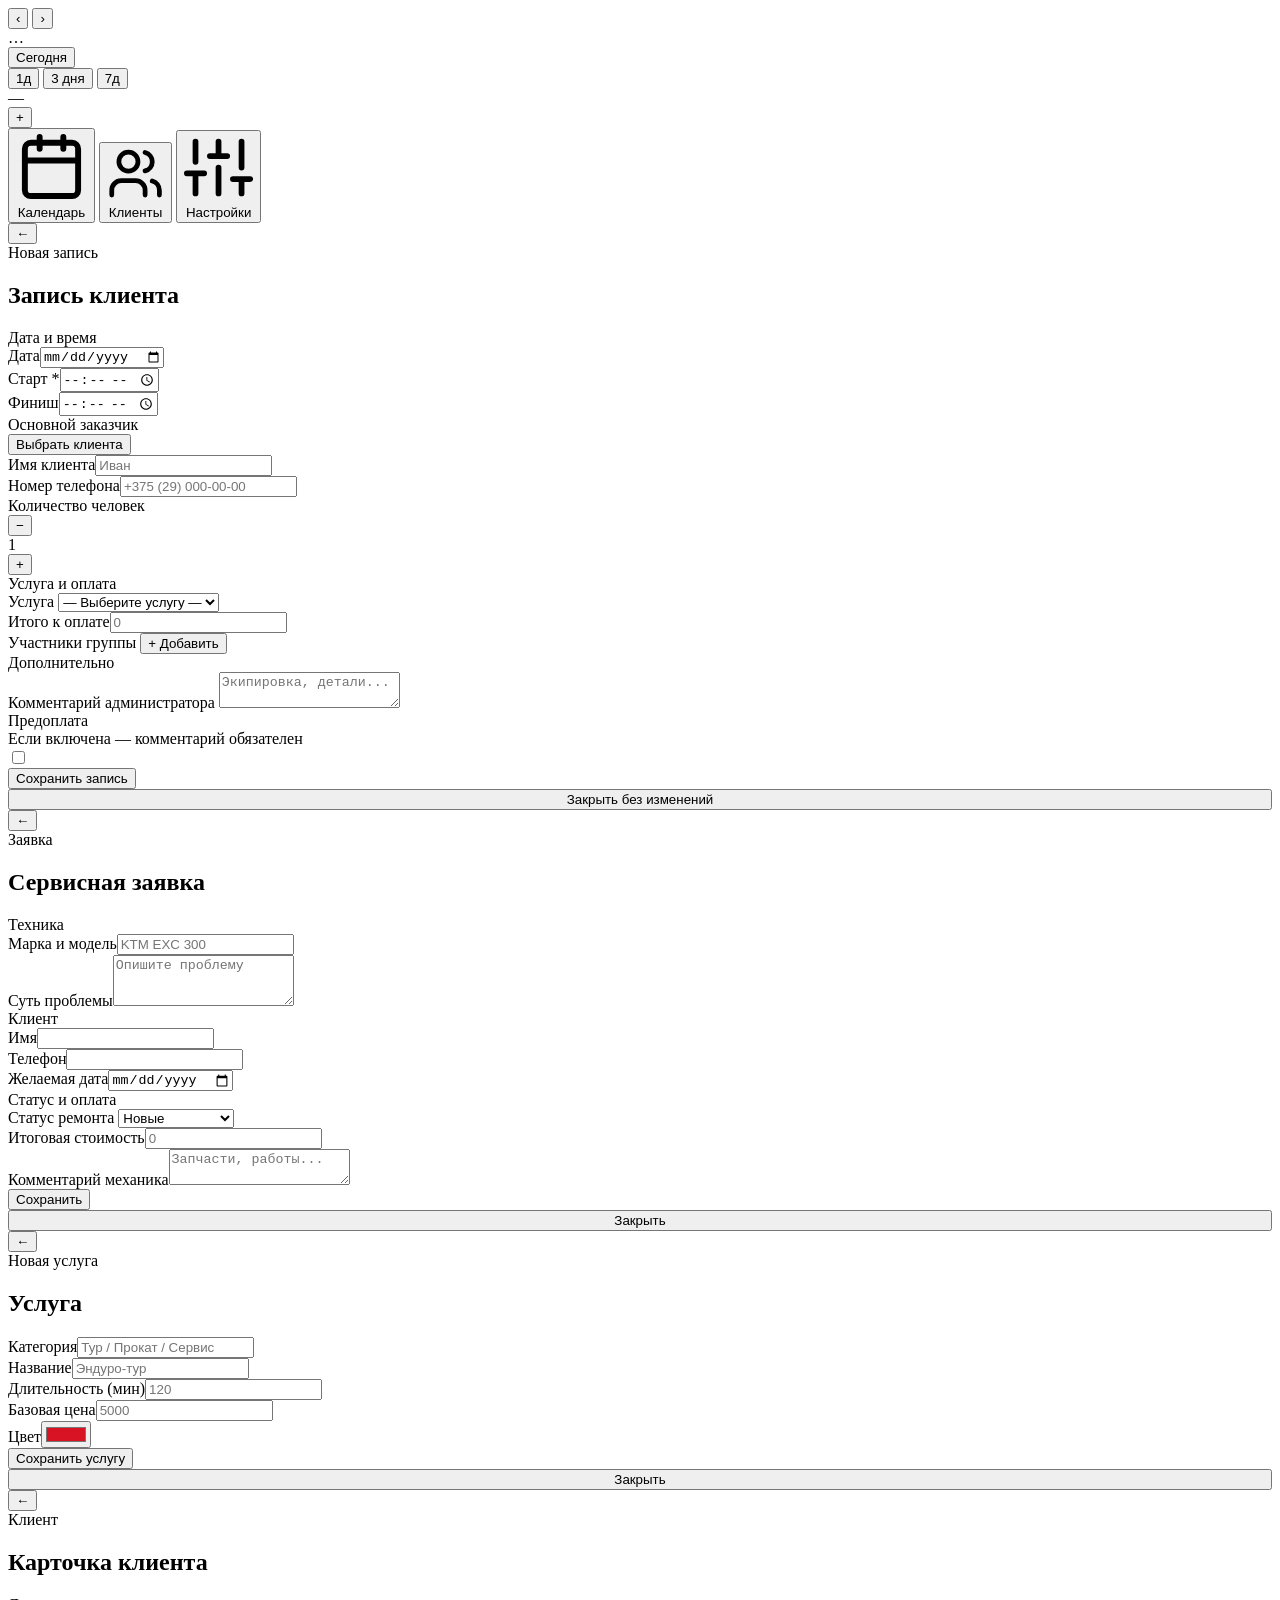
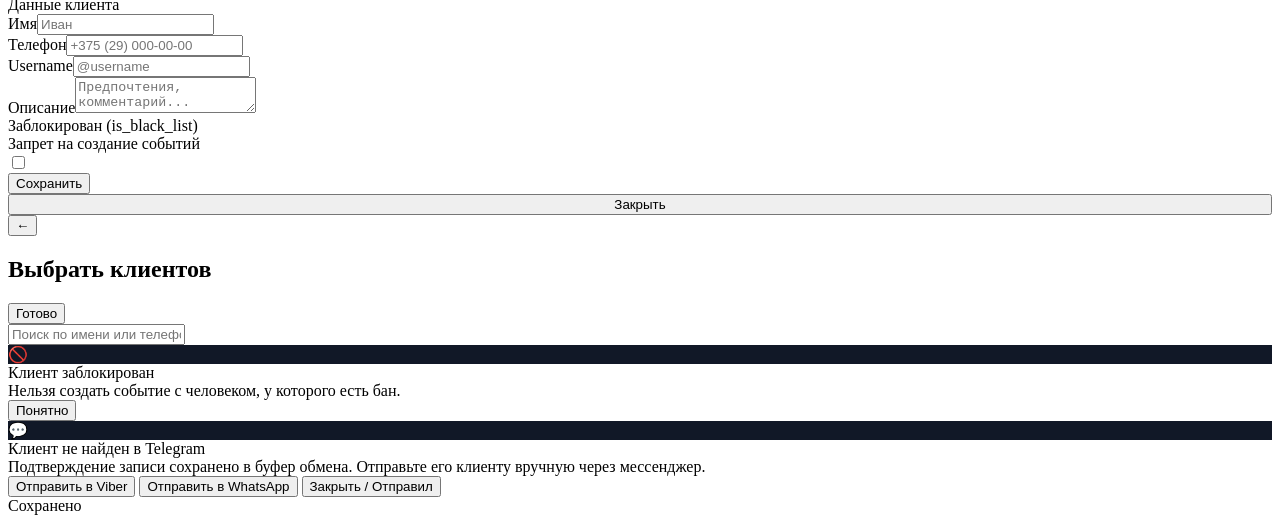
==== webapp/admin.html @ f64af6e5 "Initial commit: LizardTrail frontend (GitHub Pages)" ====
<!DOCTYPE html>
<html lang="ru">
<head>
  <meta charset="UTF-8" />
  <meta name="viewport" content="width=device-width, initial-scale=1.0, maximum-scale=1.0, user-scalable=no, viewport-fit=cover" />
  <title>LizardTrail — Админ-панель</title>

  <link rel="preconnect" href="https://fonts.googleapis.com" />
  <link rel="preconnect" href="https://fonts.gstatic.com" crossorigin />
  <link href="https://fonts.googleapis.com/css2?family=Barlow+Condensed:wght@600;700;800&family=Inter:wght@400;500;600;700&display=swap" rel="stylesheet" />
  <link rel="stylesheet" href="static/css/style.css" />
  <link rel="stylesheet" href="static/css/admin.css" />
</head>
<body>
  <div class="admin-shell">

    <!-- ===== Вкладка «Календарь» ===== -->
    <div id="tab-calendar">
      <div class="toolbar">
        <div class="toolbar__row">
          <div class="toolbar__controls">
            <button class="btn btn--square" id="prev" type="button" aria-label="Назад">‹</button>
            <button class="btn btn--square" id="next" type="button" aria-label="Вперёд">›</button>
          </div>
          <span class="toolbar__range" id="range">…</span>
          <div class="toolbar__controls">
            <button class="btn" id="today" type="button">Сегодня</button>
          </div>
        </div>
        <div class="toolbar__row">
          <div class="view-switch" id="view-switch">
            <button type="button" data-mode="1">1д</button>
            <button type="button" data-mode="3">3 дня</button>
            <button type="button" data-mode="7" class="is-active">7д</button>
          </div>
          <span class="muted" id="stats">—</span>
        </div>
      </div>

      <div id="cal-head" class="cal__head"></div>
      <div id="cal-body" class="cal__body"></div>
    </div>

    <!-- ===== Вкладка «Клиенты» ===== -->
    <div id="tab-clients" style="display:none">
      <div class="sub-tabs">
        <button class="sub-tab is-active" type="button" data-sub="clients">Клиенты</button>
        <button class="sub-tab" type="button" data-sub="service">Сервис (ремонт)</button>
      </div>

      <!-- Книга клиентов -->
      <div id="view-clients">
        <div class="clients-head">
          <input id="client-search" type="text" placeholder="Поиск по имени или телефону" />
          <button class="fab-add" id="add-client" type="button" aria-label="Добавить клиента">+</button>
        </div>
        <div id="clients-list"></div>
      </div>

      <!-- Сервис (ремонт) — канбан -->
      <div id="view-service" style="display:none">
        <div class="svc-head">
          <div>
            <h1>Сервис</h1>
            <div class="sub">Ремонт и ТО мотопарка</div>
          </div>
          <div class="svc-head__actions">
            <span class="sub">Свайп колонок →</span>
            <button class="fab-add" id="add-service-request" type="button" aria-label="Добавить заявку">+</button>
          </div>
        </div>
        <div class="board" id="board"></div>
      </div>
    </div>

    <!-- ===== Вкладка «Настройки» ===== -->
    <div id="tab-settings" style="display:none">
      <div class="settings">
        <div>
          <div class="settings__title">Настройки</div>
          <div class="settings__sub">Управление тарифами и правами администраторов</div>
        </div>

        <div class="settings__tabs">
          <button class="settings__tab is-active" type="button" data-subtab="services">Услуги</button>
          <button class="settings__tab" type="button" data-subtab="staff">Сотрудники</button>
          <button class="settings__tab" type="button" data-subtab="notifications">Уведомления</button>
        </div>

        <!-- Услуги -->
        <div id="view-services">
          <button class="btn" id="add-service" type="button" style="width:100%">+ Добавить услугу</button>
          <div id="services-list" style="display:flex;flex-direction:column;gap:10px"></div>
        </div>

        <!-- Сотрудники (owner only) -->
        <div id="view-staff" style="display:none">
          <div class="sec">
            <div class="sec__title"><span>Добавить доступ</span></div>
            <div class="field">
              <span class="field__label">Telegram ID</span>
              <input id="staff-id" type="text" inputmode="numeric" placeholder="Например, 184920412" />
            </div>
            <div class="field">
              <span class="field__label">Имя сотрудника</span>
              <input id="staff-name" type="text" placeholder="Имя" />
            </div>
            <div class="field">
              <span class="field__label">Роль</span>
              <select id="staff-role">
                <option value="Manager">Manager</option>
                <option value="Owner">Owner</option>
              </select>
            </div>
            <button class="primary-btn" id="add-staff" type="button">Выдать доступ</button>
          </div>
          <div id="staff-list" style="display:flex;flex-direction:column;gap:10px"></div>
        </div>

        <!-- Уведомления (owner only) -->
        <div id="view-notifications" style="display:none">
          <div class="sec">
            <div class="sec__title"><span>Добавить получателя</span></div>
            <div class="field">
              <span class="field__label">Telegram ID</span>
              <input id="notif-id" type="text" inputmode="numeric" placeholder="Например, 184920412" />
            </div>
            <div class="field">
              <span class="field__label">Имя</span>
              <input id="notif-name" type="text" placeholder="Имя" />
            </div>
            <button class="primary-btn" id="add-notif" type="button">Добавить</button>
          </div>
          <div class="muted" style="font-size:12px">Если список пуст — уведомления идут всем менеджерам.</div>
          <div id="notifications-list" style="display:flex;flex-direction:column;gap:10px"></div>
        </div>
      </div>
    </div>

  </div>

  <!-- FAB (только календарь) -->
  <button class="fab" id="fab" type="button" aria-label="Добавить">+</button>

  <!-- Bottom Tab Bar -->
  <nav class="tabbar">
    <div class="tabbar__inner">
      <button class="tab is-active" type="button" data-tab="calendar">
        <svg viewBox="0 0 24 24" fill="none" stroke="currentColor" stroke-width="2" stroke-linecap="round" stroke-linejoin="round"><rect x="3" y="4" width="18" height="18" rx="2"/><path d="M16 2v4M8 2v4M3 10h18"/></svg>
        <span>Календарь</span>
      </button>
      <button class="tab" type="button" data-tab="clients">
        <svg viewBox="0 0 24 24" fill="none" stroke="currentColor" stroke-width="2" stroke-linecap="round" stroke-linejoin="round"><path d="M16 21v-2a4 4 0 0 0-4-4H6a4 4 0 0 0-4 4v2"/><circle cx="9" cy="7" r="4"/><path d="M22 21v-2a4 4 0 0 0-3-3.87M16 3.13a4 4 0 0 1 0 7.75"/></svg>
        <span>Клиенты</span>
      </button>
      <button class="tab" type="button" data-tab="settings">
        <svg viewBox="0 0 24 24" fill="none" stroke="currentColor" stroke-width="2" stroke-linecap="round" stroke-linejoin="round"><path d="M4 21v-7M4 10V3M12 21v-9M12 8V3M20 21v-5M20 12V3M1 14h6M9 8h6M17 16h6"/></svg>
        <span>Настройки</span>
      </button>
    </div>
  </nav>

  <!-- ===== Sheet 1: запись клиента (календарь) ===== -->
  <div class="sheet-overlay" id="sheet">
    <div class="sheet">
      <div class="sheet__handle"><span></span></div>
      <div class="sheet__header">
        <button class="btn btn--ghost btn--square" id="sheet-close" type="button">←</button>
        <div class="sheet__title">
          <span class="id" id="sheet-id">Новая запись</span>
          <h2>Запись клиента</h2>
        </div>
        <button class="btn btn--ghost btn--square danger" id="sheet-delete" type="button" style="display:none">🗑</button>
      </div>

      <div class="sheet__scroll" id="sheet-scroll">
        <div class="sec">
          <div class="sec__title"><span>Дата и время</span></div>
          <div class="grid-3">
            <div class="field"><span class="field__label">Дата</span><input id="f-date" type="date" /></div>
            <div class="field"><span class="field__label">Старт <span class="required-mark">*</span></span><input id="f-start" type="time" /></div>
            <div class="field"><span class="field__label">Финиш</span><input id="f-end" type="time" /></div>
          </div>
          <div class="muted" id="f-end-hint" style="display:none">Финиш рассчитан по длительности услуги</div>
        </div>

        <div class="sec">
          <div class="sec__title"><span>Основной заказчик</span></div>
          <button class="btn pick-clients-btn" id="pick-clients" type="button">Выбрать клиента</button>
          <div class="field"><span class="field__label">Имя клиента</span><input id="f-name" type="text" placeholder="Иван" /></div>
          <div class="field"><span class="field__label">Номер телефона</span><input id="f-phone" type="tel" placeholder="+375 (29) 000-00-00" /></div>
          <div class="field">
            <span class="field__label">Количество человек</span>
            <div class="counter">
              <button class="counter__btn" type="button" id="f-count-dec" aria-label="Уменьшить">−</button>
              <div class="counter__value"><span class="counter__num" id="f-count">1</span></div>
              <button class="counter__btn" type="button" id="f-count-inc" aria-label="Увеличить">+</button>
            </div>
          </div>
        </div>

        <div class="sec">
          <div class="sec__title"><span>Услуга и оплата</span></div>
          <div class="field">
            <span class="field__label">Услуга</span>
            <select id="f-service"><option value="">— Выберите услугу —</option></select>
          </div>
          <div class="field" id="f-service-custom-wrap" style="display:none">
            <span class="field__label">Описание услуги <span class="required-mark">* Обязательно</span></span>
            <input id="f-service-custom" type="text" placeholder="Например, корпоратив 5 заездов" />
          </div>
          <div class="field" id="f-color-wrap" style="display:none">
            <span class="field__label">Цвет события</span>
            <div class="color-picker" id="f-color">
              <button type="button" class="swatch is-active" data-color="#D81324" data-label="Внимание (корп)"><span style="background:#D81324"></span></button>
              <button type="button" class="swatch" data-color="#FF8C00" data-label="Поля + Гена"><span style="background:#FF8C00"></span></button>
              <button type="button" class="swatch" data-color="#FFB3AD" data-label="Поля"><span style="background:#FFB3AD"></span></button>
            </div>
            <span class="muted" id="f-color-label">Внимание (корп)</span>
          </div>
          <div class="field"><span class="field__label">Итого к оплате</span><input id="f-cost" type="text" inputmode="numeric" placeholder="0" /></div>
        </div>

        <div class="sec">
          <div class="sec__title">
            <span>Участники группы</span>
            <button class="btn" id="add-participant" type="button">+ Добавить</button>
          </div>
          <div id="participants-list"></div>
        </div>

        <div class="sec">
          <div class="sec__title"><span>Дополнительно</span></div>
          <div class="field">
            <span class="field__label">Комментарий администратора <span class="required-mark" id="f-comment-req" style="display:none">* Обязательно</span></span>
            <textarea id="f-comment" rows="2" placeholder="Экипировка, детали..."></textarea>
          </div>
          <div class="switch-row">
            <div><div class="txt">Предоплата</div><div class="sub">Если включена — комментарий обязателен</div></div>
            <label class="switch"><input type="checkbox" id="f-prepaid" /><span class="track"></span><span class="knob"></span></label>
          </div>
          <div id="f-status-wrap" style="display:none">
            <div class="switch-row">
              <div><div class="txt danger">Отменить бронирование</div><div class="sub">Перевести слот в архив</div></div>
              <label class="switch"><input type="checkbox" id="f-cancelled" /><span class="track"></span><span class="knob"></span></label>
            </div>
          </div>
        </div>

        <div class="toast" id="sheet-error"></div>
      </div>

      <div class="sheet__footer">
        <button class="primary-btn" id="sheet-save" type="button">Сохранить запись</button>
        <button class="btn btn--ghost" id="sheet-cancel" type="button" style="width:100%">Закрыть без изменений</button>
      </div>
    </div>
  </div>

  <!-- ===== Sheet 2: сервисная заявка (канбан) ===== -->
  <div class="sheet-overlay" id="service-sheet">
    <div class="sheet">
      <div class="sheet__handle"><span></span></div>
      <div class="sheet__header">
        <button class="btn btn--ghost btn--square" id="service-sheet-close" type="button">←</button>
        <div class="sheet__title"><span class="id" id="service-sheet-id">Заявка</span><h2>Сервисная заявка</h2></div>
        <span style="width:34px"></span>
      </div>
      <div class="sheet__scroll">
        <div class="sec">
          <div class="sec__title"><span>Техника</span></div>
          <div class="field"><span class="field__label">Марка и модель</span><input id="s-bike" type="text" placeholder="KTM EXC 300" /></div>
          <div class="field"><span class="field__label">Суть проблемы</span><textarea id="s-problem" rows="3" placeholder="Опишите проблему"></textarea></div>
        </div>
        <div class="sec">
          <div class="sec__title"><span>Клиент</span></div>
          <div class="grid-2">
            <div class="field"><span class="field__label">Имя</span><input id="s-name" type="text" /></div>
            <div class="field"><span class="field__label">Телефон</span><input id="s-phone" type="tel" /></div>
          </div>
          <div class="field"><span class="field__label">Желаемая дата</span><input id="s-desired" type="date" /></div>
        </div>
        <div class="sec">
          <div class="sec__title"><span>Статус и оплата</span></div>
          <div class="field">
            <span class="field__label">Статус ремонта</span>
            <select id="s-status">
              <option>Новые</option>
              <option>Ждет запчасти</option>
              <option>В работе</option>
              <option>Готов к выдаче</option>
              <option>Завершено</option>
            </select>
          </div>
          <div class="field"><span class="field__label">Итоговая стоимость</span><input id="s-cost" type="text" inputmode="numeric" placeholder="0" /></div>
          <div class="field"><span class="field__label">Комментарий механика</span><textarea id="s-mech" rows="2" placeholder="Запчасти, работы..."></textarea></div>
        </div>
        <div class="toast" id="service-sheet-error"></div>
      </div>
      <div class="sheet__footer">
        <button class="primary-btn" id="service-sheet-save" type="button">Сохранить</button>
        <button class="btn btn--ghost" id="service-sheet-cancel" type="button" style="width:100%">Закрыть</button>
      </div>
    </div>
  </div>

  <!-- ===== Sheet 3: услуга (настройки) ===== -->
  <div class="sheet-overlay" id="service-form-sheet">
    <div class="sheet">
      <div class="sheet__handle"><span></span></div>
      <div class="sheet__header">
        <button class="btn btn--ghost btn--square" id="service-form-close" type="button">←</button>
        <div class="sheet__title"><span class="id" id="service-form-id">Новая услуга</span><h2>Услуга</h2></div>
        <span style="width:34px"></span>
      </div>
      <div class="sheet__scroll">
        <div class="sec">
          <div class="grid-2">
            <div class="field"><span class="field__label">Категория</span><input id="c-category" type="text" placeholder="Тур / Прокат / Сервис" /></div>
            <div class="field"><span class="field__label">Название</span><input id="c-name" type="text" placeholder="Эндуро-тур" /></div>
          </div>
          <div class="grid-2">
            <div class="field"><span class="field__label">Длительность (мин)</span><input id="c-duration" type="text" inputmode="numeric" placeholder="120" /></div>
            <div class="field"><span class="field__label">Базовая цена</span><input id="c-price" type="text" inputmode="numeric" placeholder="5000" /></div>
          </div>
          <div class="field"><span class="field__label">Цвет</span><input id="c-color" type="color" value="#D81324" /></div>
        </div>
        <div class="toast" id="service-form-error"></div>
      </div>
      <div class="sheet__footer">
        <button class="primary-btn" id="service-form-save" type="button">Сохранить услугу</button>
        <button class="btn btn--ghost" id="service-form-cancel" type="button" style="width:100%">Закрыть</button>
      </div>
    </div>
  </div>

  <!-- ===== Sheet 4: клиент (книга клиентов) ===== -->
  <div class="sheet-overlay" id="client-sheet">
    <div class="sheet">
      <div class="sheet__handle"><span></span></div>
      <div class="sheet__header">
        <button class="btn btn--ghost btn--square" id="client-sheet-close" type="button">←</button>
        <div class="sheet__title"><span class="id" id="client-sheet-id">Клиент</span><h2>Карточка клиента</h2></div>
        <button class="btn btn--ghost btn--square danger" id="client-sheet-delete" type="button" style="display:none">🗑</button>
      </div>
      <div class="sheet__scroll">
        <div class="sec">
          <div class="sec__title"><span>Данные клиента</span></div>
          <div class="field"><span class="field__label">Имя</span><input id="cl-name" type="text" placeholder="Иван" /></div>
          <div class="field"><span class="field__label">Телефон</span><input id="cl-phone" type="tel" placeholder="+375 (29) 000-00-00" /></div>
          <div class="field"><span class="field__label">Username</span><input id="cl-username" type="text" placeholder="@username" /></div>
          <div class="field"><span class="field__label">Описание</span><textarea id="cl-description" rows="2" placeholder="Предпочтения, комментарий..."></textarea></div>
          <div class="switch-row">
            <div><div class="txt danger">Заблокирован (is_black_list)</div><div class="sub">Запрет на создание событий</div></div>
            <label class="switch"><input type="checkbox" id="cl-blacklisted" /><span class="track"></span><span class="knob"></span></label>
          </div>
        </div>
        <div class="sec" id="cl-history-sec" style="display:none">
          <div class="sec__title"><span>История маршрутов</span></div>
          <div id="cl-history"></div>
        </div>
        <div class="toast" id="client-sheet-error"></div>
      </div>
      <div class="sheet__footer">
        <button class="primary-btn" id="client-sheet-save" type="button">Сохранить</button>
        <button class="btn btn--ghost" id="client-sheet-cancel" type="button" style="width:100%">Закрыть</button>
      </div>
    </div>
  </div>

  <!-- ===== Полноэкранный попап: выбор клиентов ===== -->
  <div class="sheet-overlay picker-overlay" id="client-picker">
    <div class="sheet picker">
      <div class="sheet__handle"><span></span></div>
      <div class="sheet__header">
        <button class="btn btn--ghost btn--square" id="picker-close" type="button">←</button>
        <div class="sheet__title"><h2>Выбрать клиентов</h2></div>
        <button class="btn picker-done" id="picker-done" type="button">Готово</button>
      </div>
      <div class="picker__search">
        <input id="picker-search" type="text" placeholder="Поиск по имени или телефону" />
      </div>
      <div class="sheet__scroll">
        <div id="picker-list" class="clients-check picker-list"></div>
      </div>
    </div>
  </div>

  <!-- ===== Попап: клиент заблокирован ===== -->
  <div class="overlay" id="banned-popup">
    <div class="modal">
      <div class="modal__icon" style="background:#111827">🚫</div>
      <div class="modal__title">Клиент заблокирован</div>
      <div class="modal__text">Нельзя создать событие с человеком, у которого есть бан.</div>
      <div class="banned-info" id="banned-info"></div>
      <button class="primary-btn" id="banned-close" type="button">Понятно</button>
    </div>
  </div>

  <!-- ===== Попап: клиент не найден в Telegram (Viber/WhatsApp) ===== -->
  <div class="overlay" id="manual-notify-popup">
    <div class="modal">
      <div class="modal__icon" style="background:#111827">💬</div>
      <div class="modal__title">Клиент не найден в Telegram</div>
      <div class="modal__text">Подтверждение записи сохранено в буфер обмена. Отправьте его клиенту вручную через мессенджер.</div>
      <div class="manual-notify__actions">
        <button class="btn-viber" id="open-viber" type="button">Отправить в Viber</button>
        <button class="btn-whatsapp" id="open-whatsapp" type="button">Отправить в WhatsApp</button>
        <button class="btn-outline" id="manual-notify-close" type="button">Закрыть / Отправил</button>
      </div>
    </div>
  </div>

  <!-- Тосты -->
  <div class="saved-toast" id="saved-toast">Сохранено</div>

  <script src="https://telegram.org/js/telegram-web-app.js"></script>
  <script src="static/js/config.js"></script>
  <script src="static/js/telegram.js"></script>
  <script src="static/js/admin.js"></script>
</body>
</html>
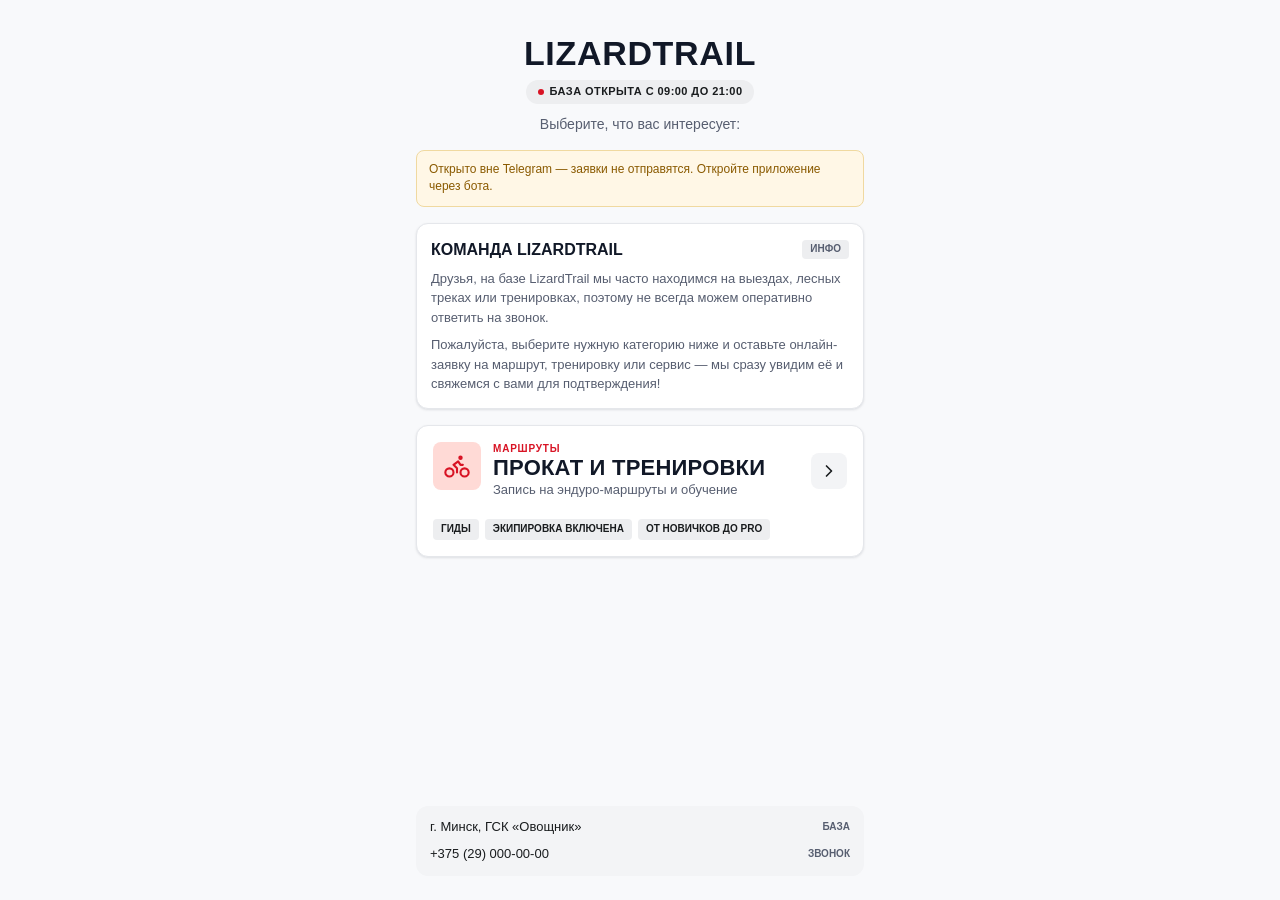
==== commit 1408156b: "Fix asset paths for GitHub Pages (css/js, not /static)" ====
--- a/webapp/admin.html
+++ b/webapp/admin.html
@@ -8,8 +8,8 @@
   <link rel="preconnect" href="https://fonts.googleapis.com" />
   <link rel="preconnect" href="https://fonts.gstatic.com" crossorigin />
   <link href="https://fonts.googleapis.com/css2?family=Barlow+Condensed:wght@600;700;800&family=Inter:wght@400;500;600;700&display=swap" rel="stylesheet" />
-  <link rel="stylesheet" href="static/css/style.css" />
-  <link rel="stylesheet" href="static/css/admin.css" />
+  <link rel="stylesheet" href="css/style.css" />
+  <link rel="stylesheet" href="css/admin.css" />
 </head>
 <body>
   <div class="admin-shell">
@@ -415,8 +415,8 @@
   <div class="saved-toast" id="saved-toast">Сохранено</div>
 
   <script src="https://telegram.org/js/telegram-web-app.js"></script>
-  <script src="static/js/config.js"></script>
-  <script src="static/js/telegram.js"></script>
-  <script src="static/js/admin.js"></script>
+  <script src="js/config.js"></script>
+  <script src="js/telegram.js"></script>
+  <script src="js/admin.js"></script>
 </body>
 </html>
--- a/webapp/css/style.css
+++ b/webapp/css/style.css
@@ -0,0 +1,434 @@
+/* ============================================================
+   LizardTrail — дизайн-система (токены из Stitch DESIGN.md)
+   ============================================================ */
+
+:root {
+  /* Цвета */
+  --red: #D81324;              /* primary-container / CTA */
+  --red-dark: #B90E1D;         /* hover/active */
+  --ink: #111827;              /* заголовки, иконки */
+  --on-surface: #191c1e;       /* основной текст */
+  --surface: #F8F9FB;          /* фон страницы */
+  --surface-low: #F3F4F6;      /* фон блоков/инпутов */
+  --white: #FFFFFF;            /* карточки */
+  --border: #E5E7EB;           /* hairline-границы */
+  --secondary: #575E70;        /* серый текст */
+
+  /* Типографика */
+  --font-head: 'Barlow Condensed', sans-serif;
+  --font-body: 'Inter', sans-serif;
+
+  /* Тени */
+  --shadow: 0 1px 3px rgba(17, 24, 39, 0.08), 0 1px 2px rgba(17, 24, 39, 0.04);
+}
+
+* { box-sizing: border-box; margin: 0; padding: 0; -webkit-tap-highlight-color: transparent; }
+
+html, body {
+  min-height: 100%;
+  background: var(--surface);
+  color: var(--on-surface);
+  font-family: var(--font-body);
+  font-size: 14px;
+  line-height: 1.45;
+}
+
+body { display: flex; justify-content: center; align-items: flex-start; }
+
+.screen {
+  width: 100%;
+  max-width: 480px;
+  min-height: 100vh;
+  min-height: 100dvh;
+  display: flex;
+  flex-direction: column;
+  gap: 16px;
+  padding: 16px;
+}
+
+a { color: inherit; text-decoration: none; }
+button { font-family: inherit; cursor: pointer; }
+
+/* ---------- Header (Экран 0) ---------- */
+.header { text-align: center; padding-top: 20px; }
+
+.logo {
+  font-family: var(--font-head);
+  font-size: 34px;
+  font-weight: 800;
+  letter-spacing: 0.02em;
+  text-transform: uppercase;
+  line-height: 1.05;
+  color: var(--ink);
+}
+
+.badge {
+  display: inline-flex;
+  align-items: center;
+  gap: 6px;
+  margin-top: 8px;
+  padding: 4px 12px;
+  background: #edeef0;
+  border-radius: 999px;
+  font-size: 11px;
+  font-weight: 700;
+  letter-spacing: 0.04em;
+  text-transform: uppercase;
+  color: var(--on-surface);
+}
+
+.badge .dot {
+  width: 6px; height: 6px;
+  border-radius: 50%;
+  background: var(--red);
+  animation: pulse 1.6s infinite;
+}
+
+@keyframes pulse { 50% { opacity: 0.35; } }
+
+.subtitle { margin-top: 10px; color: var(--secondary); font-size: 14px; }
+
+/* ---------- Status banner ---------- */
+.status-banner {
+  display: flex;
+  align-items: center;
+  justify-content: space-between;
+  gap: 8px;
+  background: var(--surface-low);
+  border-radius: 12px;
+  padding: 10px 14px;
+  box-shadow: var(--shadow);
+}
+
+.status-banner .left { display: flex; align-items: center; gap: 8px; min-width: 0; }
+.status-banner .live { display: flex; align-items: center; gap: 8px; }
+.status-banner .live-dot {
+  width: 8px; height: 8px; border-radius: 50%;
+  background: #16a34a;
+  box-shadow: 0 0 0 3px rgba(22, 163, 74, 0.2);
+}
+.status-banner .text { font-size: 13px; font-weight: 600; color: var(--on-surface); }
+.status-banner .tag {
+  font-size: 10px; font-weight: 700; text-transform: uppercase;
+  color: var(--secondary); background: #e1e2e4;
+  padding: 3px 8px; border-radius: 4px; white-space: nowrap;
+}
+
+/* ---------- Cards (Экран 0) ---------- */
+.cards { flex: 1; display: flex; flex-direction: column; gap: 14px; }
+
+.card {
+  display: flex;
+  flex-direction: column;
+  gap: 12px;
+  background: var(--white);
+  border: 1px solid var(--border);
+  border-radius: 12px;
+  padding: 16px;
+  box-shadow: var(--shadow);
+  transition: transform 0.08s ease, border-color 0.08s ease;
+}
+.card:active { transform: scale(0.98); border-color: var(--red); }
+
+.card__top { display: flex; align-items: flex-start; justify-content: space-between; gap: 12px; }
+.card__body { display: flex; align-items: flex-start; gap: 12px; min-width: 0; flex: 1; }
+
+.card__icon {
+  width: 48px; height: 48px;
+  flex-shrink: 0;
+  border-radius: 8px;
+  display: flex; align-items: center; justify-content: center;
+  color: var(--red);
+  background: #ffdad6;
+}
+.card__icon svg { width: 28px; height: 28px; }
+
+.card__eyebrow { font-size: 10px; font-weight: 900; text-transform: uppercase; letter-spacing: 0.08em; color: var(--red); }
+
+.card__title {
+  font-family: var(--font-head);
+  font-size: 22px;
+  font-weight: 700;
+  text-transform: uppercase;
+  letter-spacing: 0.01em;
+  color: var(--ink);
+  line-height: 1.1;
+}
+
+.card__text { font-size: 13px; color: var(--secondary); }
+
+.card__arrow {
+  width: 36px; height: 36px;
+  flex-shrink: 0;
+  align-self: center;
+  border-radius: 8px;
+  background: var(--surface-low);
+  display: flex; align-items: center; justify-content: center;
+  color: var(--on-surface);
+}
+.card__arrow svg { width: 20px; height: 20px; }
+
+.card__tags { display: flex; flex-wrap: wrap; gap: 6px; padding-top: 8px; }
+.chip {
+  font-size: 10px; font-weight: 700; text-transform: uppercase;
+  padding: 3px 8px; border-radius: 4px;
+  background: #edeef0; color: var(--on-surface);
+}
+
+/* ---------- Footer ---------- */
+.footer { display: flex; flex-direction: column; gap: 12px; padding-bottom: 8px; }
+
+.chat-btn {
+  width: 100%; height: 48px;
+  background: var(--red); color: #fff;
+  border: none; border-radius: 8px;
+  font-family: var(--font-head); font-size: 15px; font-weight: 700;
+  text-transform: uppercase; letter-spacing: 0.05em;
+  display: flex; align-items: center; justify-content: center; gap: 8px;
+  box-shadow: var(--shadow);
+}
+.chat-btn:active { background: var(--red-dark); }
+
+.contact-box {
+  background: var(--surface-low);
+  border-radius: 12px;
+  padding: 12px 14px;
+  display: flex; flex-direction: column; gap: 8px;
+  font-size: 13px;
+}
+.contact-row { display: flex; align-items: center; justify-content: space-between; gap: 8px; }
+.contact-row .label { font-size: 10px; font-weight: 700; text-transform: uppercase; color: var(--secondary); }
+.contact-row .value { font-weight: 500; color: var(--on-surface); }
+
+/* ---------- App bar (формы) ---------- */
+.appbar {
+  position: sticky; top: 0; z-index: 10;
+  background: rgba(248, 249, 251, 0.9);
+  backdrop-filter: blur(10px);
+  border-bottom: 1px solid var(--border);
+  display: flex; align-items: center; gap: 10px;
+  height: 56px;
+  padding: 0 12px;
+  margin: -16px -16px 0;
+}
+.appbar .icon-btn {
+  width: 40px; height: 40px;
+  border: none; background: transparent;
+  display: flex; align-items: center; justify-content: center;
+  color: var(--on-surface);
+  border-radius: 8px;
+  font-size: 22px;
+}
+.appbar .icon-btn:active { color: var(--red); }
+.appbar__title {
+  font-family: var(--font-head); font-size: 18px; font-weight: 700;
+  text-transform: uppercase; letter-spacing: 0.02em;
+}
+
+/* ---------- Intro (формы) ---------- */
+.intro {
+  display: flex; align-items: center; justify-content: space-between; gap: 10px;
+}
+.intro__title { display: flex; align-items: center; gap: 8px; }
+.intro__title .step {
+  font-size: 10px; font-weight: 700; text-transform: uppercase;
+  background: #edeef0; color: var(--secondary); padding: 2px 6px; border-radius: 4px;
+}
+.intro h1 {
+  font-family: var(--font-head); font-size: 22px; font-weight: 700;
+  text-transform: uppercase; letter-spacing: 0.01em; color: var(--ink);
+}
+.intro p { font-size: 12px; color: var(--secondary); }
+
+/* ---------- Формы ---------- */
+.form { display: flex; flex-direction: column; gap: 14px; padding-bottom: 24px; }
+
+.block { display: flex; flex-direction: column; gap: 12px; }
+
+.block__label {
+  display: flex; align-items: center; justify-content: space-between;
+  font-family: var(--font-head); font-size: 18px; font-weight: 600;
+  text-transform: uppercase; letter-spacing: 0.02em; color: var(--ink);
+}
+.block__label .hint { font-size: 10px; font-weight: 700; text-transform: uppercase; color: var(--secondary); }
+
+/* Counter */
+.counter {
+  display: flex; align-items: center; justify-content: space-between;
+  background: var(--surface-low); border-radius: 8px; padding: 8px;
+}
+.counter__btn {
+  width: 44px; height: 44px;
+  border: none; border-radius: 6px;
+  background: var(--white); color: var(--on-surface);
+  font-size: 24px; line-height: 1;
+  display: flex; align-items: center; justify-content: center;
+  box-shadow: var(--shadow);
+}
+.counter__btn:active { color: var(--red); transform: scale(0.95); }
+.counter__value { display: flex; flex-direction: column; align-items: center; }
+.counter__num { font-family: var(--font-head); font-size: 28px; font-weight: 700; line-height: 1; }
+.counter__label { font-size: 10px; font-weight: 700; text-transform: uppercase; color: var(--secondary); }
+
+/* Radio cards (уровень) */
+.radio-card {
+  display: flex; align-items: flex-start; gap: 12px;
+  padding: 12px;
+  border-radius: 12px;
+  background: var(--surface-low);
+  cursor: pointer;
+  transition: background 0.1s ease, box-shadow 0.1s ease;
+}
+.radio-card input { display: none; }
+.radio-card__indicator {
+  width: 20px; height: 20px; flex-shrink: 0;
+  margin-top: 1px;
+  border-radius: 50%;
+  background: #e1e2e4;
+  display: flex; align-items: center; justify-content: center;
+  color: #fff;
+}
+.radio-card__indicator svg { width: 14px; height: 14px; opacity: 0; }
+.radio-card__title { font-family: var(--font-head); font-size: 17px; font-weight: 600; text-transform: uppercase; }
+.radio-card__desc { font-size: 12px; color: var(--secondary); margin-top: 2px; }
+.radio-card.is-active {
+  background: rgba(216, 19, 36, 0.06);
+  box-shadow: var(--shadow);
+}
+.radio-card.is-active .radio-card__title { color: var(--red); }
+.radio-card.is-active .radio-card__indicator { background: var(--red); }
+.radio-card.is-active .radio-card__indicator svg { opacity: 1; }
+
+/* Segmented (аренда) */
+.segmented {
+  display: grid; grid-template-columns: 1fr 1fr; gap: 8px;
+  background: var(--surface-low); padding: 4px; border-radius: 8px;
+}
+.seg {
+  border: none; border-radius: 6px;
+  padding: 10px;
+  background: transparent; color: var(--secondary);
+  font-family: var(--font-head); font-size: 14px; font-weight: 700;
+  text-transform: uppercase; letter-spacing: 0.04em;
+  display: flex; align-items: center; justify-content: center; gap: 6px;
+}
+.seg.is-active { background: var(--red); color: #fff; box-shadow: var(--shadow); }
+
+/* Inputs */
+.field { display: flex; flex-direction: column; gap: 6px; }
+.field__label { font-size: 12px; font-weight: 600; color: var(--secondary); }
+.field input, .field textarea {
+  width: 100%;
+  background: var(--surface-low);
+  border: 1.5px solid transparent;
+  border-radius: 8px;
+  padding: 12px 14px;
+  font-family: var(--font-body); font-size: 15px;
+  color: var(--on-surface);
+  outline: none;
+  transition: border-color 0.1s ease, background 0.1s ease;
+}
+.field input { height: 46px; }
+.field input:focus, .field textarea:focus {
+  border-color: var(--red);
+  background: var(--white);
+}
+.field input::placeholder, .field textarea::placeholder { color: #9ca3af; }
+.field textarea { resize: none; min-height: 84px; }
+
+/* Quick chips (теги) */
+.quick { display: flex; flex-wrap: wrap; gap: 6px; }
+.quick .chip { cursor: pointer; border: none; }
+.quick .chip:active { background: var(--red); color: #fff; }
+
+/* Primary CTA */
+.primary-btn {
+  width: 100%; height: 52px;
+  border: none; border-radius: 8px;
+  background: var(--red); color: #fff;
+  font-family: var(--font-head); font-size: 17px; font-weight: 700;
+  text-transform: uppercase; letter-spacing: 0.05em;
+  display: flex; align-items: center; justify-content: center; gap: 8px;
+  box-shadow: var(--shadow);
+  transition: background 0.1s ease, transform 0.08s ease;
+}
+.primary-btn:active { background: var(--red-dark); transform: scale(0.98); }
+.primary-btn:disabled { opacity: 0.6; cursor: default; }
+
+.note { font-size: 12px; color: var(--secondary); text-align: center; padding: 0 8px; }
+
+/* Toast / ошибка */
+.toast {
+  display: none;
+  border-radius: 8px;
+  padding: 12px 14px;
+  font-size: 13px;
+  background: #ffdad6; color: #93000a;
+}
+.toast.is-visible { display: block; }
+
+/* Success overlay */
+.overlay {
+  position: fixed; inset: 0; z-index: 50;
+  background: rgba(46, 49, 50, 0.6);
+  backdrop-filter: blur(3px);
+  display: none; align-items: center; justify-content: center;
+  padding: 16px;
+}
+.overlay.is-visible { display: flex; }
+.modal {
+  width: 100%; max-width: 360px;
+  background: var(--white);
+  border-radius: 12px;
+  padding: 20px;
+  display: flex; flex-direction: column; align-items: center; text-align: center; gap: 12px;
+  box-shadow: 0 8px 30px rgba(0,0,0,0.2);
+}
+.modal__icon {
+  width: 56px; height: 56px; border-radius: 50%;
+  background: var(--red); color: #fff;
+  display: flex; align-items: center; justify-content: center;
+}
+.modal__icon svg { width: 30px; height: 30px; }
+.modal__title { font-family: var(--font-head); font-size: 22px; font-weight: 700; text-transform: uppercase; }
+.modal__text { font-size: 14px; color: var(--secondary); }
+
+/* Баннер "вне Telegram" */
+.notice {
+  display: none;
+  background: #fff7e6; color: #8a5a00;
+  border: 1px solid #f0d9a0;
+  border-radius: 8px; padding: 10px 12px; font-size: 12px;
+}
+.notice.is-visible { display: block; }
+
+/* Команда LizardTrail (инфо-блок на Экран 0) */
+.team-info {
+  background: var(--white); border: 1px solid var(--border); border-radius: 12px;
+  padding: 14px; box-shadow: var(--shadow);
+  display: flex; flex-direction: column; gap: 8px;
+}
+.team-info__head { display: flex; align-items: center; gap: 8px; }
+.team-info__head .title { font-family: var(--font-head); font-size: 16px; font-weight: 700; text-transform: uppercase; color: var(--ink); flex: 1; }
+.team-info__head .info-tag { font-size: 10px; font-weight: 700; text-transform: uppercase; background: #edeef0; color: var(--secondary); padding: 2px 8px; border-radius: 4px; }
+.team-info p { font-size: 13px; color: var(--secondary); line-height: 1.5; }
+
+/* Тёмный баннер (сервис) */
+.dark-banner {
+  background: #2e3132; color: #f0f1f3; border-radius: 12px;
+  padding: 14px; display: flex; align-items: center; justify-content: space-between; gap: 10px;
+}
+.dark-banner .title { font-family: var(--font-head); font-size: 16px; font-weight: 700; text-transform: uppercase; }
+.dark-banner .sub { font-size: 11px; color: #d9dadc; }
+
+/* Строка-подсказка с бейджем */
+.inline-note {
+  display: flex; align-items: center; gap: 8px;
+  background: var(--surface-low); border-radius: 8px; padding: 8px 12px;
+  font-size: 12px; color: var(--secondary);
+}
+.inline-note .badge {
+  font-size: 10px; font-weight: 700; text-transform: uppercase;
+  background: #ffdad6; color: #410003; padding: 2px 8px; border-radius: 4px; white-space: nowrap;
+}
+.required-mark { color: var(--red); }
--- a/webapp/css/admin.css
+++ b/webapp/css/admin.css
@@ -0,0 +1,313 @@
+/* ============ Админ-панель (Sprint 4: Календарь) ============ */
+
+.admin-shell {
+  width: 100%;
+  max-width: 480px;
+  min-height: 100dvh;
+  display: flex;
+  flex-direction: column;
+  background: var(--surface);
+  padding-bottom: 72px; /* место под tabbar */
+}
+
+/* Toolbar */
+.toolbar {
+  position: sticky; top: 0; z-index: 20;
+  background: var(--white);
+  border-bottom: 1px solid var(--border);
+  padding: 10px 12px;
+  display: flex; flex-direction: column; gap: 10px;
+}
+.toolbar__row { display: flex; align-items: center; justify-content: space-between; gap: 8px; }
+.toolbar__range {
+  font-family: var(--font-head); font-size: 18px; font-weight: 700;
+  text-transform: uppercase; letter-spacing: 0.01em; color: var(--ink);
+  white-space: nowrap;
+}
+.toolbar__controls { display: flex; align-items: center; gap: 6px; }
+
+.btn {
+  border: 1px solid var(--border); background: var(--surface-low); color: var(--on-surface);
+  border-radius: 6px; height: 34px; padding: 0 10px; font-size: 12px; font-weight: 600;
+  display: inline-flex; align-items: center; justify-content: center; gap: 5px;
+  white-space: nowrap;
+}
+.btn:active { background: #e1e2e4; }
+.btn--ghost { background: transparent; }
+.btn--square { width: 34px; padding: 0; font-size: 18px; }
+
+.view-switch { display: flex; background: #edeef0; border-radius: 6px; padding: 3px; gap: 3px; }
+.view-switch button {
+  border: none; background: transparent; color: var(--secondary);
+  border-radius: 4px; padding: 6px 10px; font-size: 12px; font-weight: 700;
+}
+.view-switch button.is-active { background: var(--red); color: #fff; box-shadow: var(--shadow); }
+
+/* Календарь */
+.cal__head { display: flex; position: sticky; top: 96px; z-index: 10; background: var(--white); border-bottom: 1px solid var(--border); }
+.cal__time-spacer { width: 48px; flex-shrink: 0; }
+.cal__day-head { flex: 1; min-width: 0; text-align: center; padding: 8px 2px; border-left: 1px solid var(--border); }
+.cal__day-head .num { font-family: var(--font-head); font-size: 18px; font-weight: 700; line-height: 1; color: var(--ink); }
+.cal__day-head .wd { font-size: 10px; font-weight: 700; text-transform: uppercase; color: var(--secondary); }
+.cal__day-head.is-today .num, .cal__day-head.is-today .wd { color: var(--red); }
+.cal__day-head .cnt { font-size: 9px; color: var(--secondary); text-transform: uppercase; margin-top: 2px; }
+
+.cal__body { display: flex; }
+.cal__times { width: 48px; flex-shrink: 0; position: relative; }
+.cal__times span {
+  position: absolute; right: 6px; transform: translateY(-50%);
+  font-size: 10px; font-weight: 600; color: var(--secondary);
+}
+.cal__col {
+  flex: 1; min-width: 0; position: relative;
+  border-left: 1px solid var(--border);
+  background-image: repeating-linear-gradient(to bottom, #e7e8ea 0, #e7e8ea 1px, transparent 1px, transparent 56px);
+}
+
+/* Событие */
+.event {
+  position: absolute; left: 2px; right: 2px;
+  border-radius: 8px; padding: 5px 7px; overflow: hidden; cursor: pointer;
+  box-shadow: var(--shadow); display: flex; flex-direction: column; gap: 1px;
+  border-left: 3px solid rgba(0,0,0,0.25);
+}
+.event:active { transform: scale(0.97); }
+.event__time { font-size: 9px; font-weight: 700; opacity: 0.9; }
+.event__name { font-family: var(--font-head); font-size: 13px; font-weight: 700; line-height: 1.1; overflow: hidden; text-overflow: ellipsis; white-space: nowrap; }
+.event__service { font-size: 9px; font-weight: 700; text-transform: uppercase; opacity: 0.9; overflow: hidden; text-overflow: ellipsis; white-space: nowrap; }
+.event.is-cancelled { opacity: 0.45; }
+.event.is-cancelled .event__name { text-decoration: line-through; }
+
+/* FAB */
+.fab {
+  position: fixed; right: 16px; bottom: 84px; z-index: 30;
+  width: 56px; height: 56px; border-radius: 50%; border: none;
+  background: var(--red); color: #fff; font-size: 30px;
+  display: flex; align-items: center; justify-content: center;
+  box-shadow: 0 6px 16px rgba(216,19,36,0.4);
+}
+.fab:active { transform: scale(0.9); }
+
+/* Tabbar */
+.tabbar {
+  position: fixed; bottom: 0; left: 0; right: 0; z-index: 40;
+  background: rgba(255,255,255,0.95); backdrop-filter: blur(10px);
+  border-top: 1px solid var(--border);
+}
+.tabbar__inner { max-width: 480px; margin: 0 auto; display: flex; height: 64px; }
+.tab {
+  flex: 1; display: flex; flex-direction: column; align-items: center; justify-content: center; gap: 3px;
+  border: none; background: transparent; color: var(--secondary);
+  font-size: 10px; font-weight: 700; text-transform: uppercase;
+}
+.tab.is-active { color: var(--red); }
+.tab svg { width: 24px; height: 24px; }
+
+/* Плейсхолдер вкладок */
+.placeholder {
+  flex: 1; display: flex; flex-direction: column; align-items: center; justify-content: center;
+  gap: 8px; padding: 32px; text-align: center; color: var(--secondary);
+}
+.placeholder h3 { font-family: var(--font-head); font-size: 20px; font-weight: 700; text-transform: uppercase; color: var(--ink); }
+
+/* Bottom sheet */
+.sheet-overlay {
+  position: fixed; inset: 0; z-index: 50; background: rgba(46,49,50,0.55);
+  display: none; align-items: flex-end; justify-content: center;
+}
+.sheet-overlay.is-visible { display: flex; }
+.sheet {
+  width: 100%; max-width: 480px; max-height: 92dvh; background: var(--white);
+  border-radius: 20px 20px 0 0; display: flex; flex-direction: column; overflow: hidden;
+}
+.sheet__handle { height: 20px; display: flex; align-items: center; justify-content: center; flex-shrink: 0; }
+.sheet__handle span { width: 44px; height: 5px; border-radius: 3px; background: #d1d5db; }
+.sheet__header { display: flex; align-items: center; justify-content: space-between; padding: 4px 14px 10px; border-bottom: 1px solid var(--border); flex-shrink: 0; }
+.sheet__title { text-align: center; }
+.sheet__title .id { font-size: 10px; font-weight: 700; text-transform: uppercase; color: var(--red); display: block; }
+.sheet__title h2 { font-family: var(--font-head); font-size: 20px; font-weight: 800; text-transform: uppercase; color: var(--ink); }
+.sheet__scroll { overflow-y: auto; padding: 12px 14px; display: flex; flex-direction: column; gap: 12px; flex: 1; }
+.sheet__footer { padding: 12px 14px; border-top: 1px solid var(--border); display: flex; flex-direction: column; gap: 8px; flex-shrink: 0; background: var(--white); }
+
+/* Секции в sheet */
+.sec { background: var(--surface-low); border: 1px solid var(--border); border-radius: 12px; padding: 12px; display: flex; flex-direction: column; gap: 10px; }
+.sec__title { display: flex; align-items: center; justify-content: space-between; font-family: var(--font-head); font-size: 14px; font-weight: 700; text-transform: uppercase; color: var(--secondary); letter-spacing: 0.02em; }
+.sec__badge { font-size: 10px; font-weight: 700; text-transform: uppercase; color: var(--secondary); background: #edeef0; padding: 2px 8px; border-radius: 4px; }
+
+/* Switch */
+.switch { position: relative; display: inline-block; width: 40px; height: 22px; flex-shrink: 0; cursor: pointer; }
+.switch input { display: none; }
+.switch .track { position: absolute; inset: 0; background: #d1d5db; border-radius: 999px; transition: background 0.15s; }
+.switch .knob { position: absolute; top: 2px; left: 2px; width: 18px; height: 18px; border-radius: 50%; background: #fff; box-shadow: 0 1px 3px rgba(0,0,0,0.3); transition: transform 0.15s; }
+.switch input:checked ~ .track { background: var(--red); }
+.switch input:checked ~ .knob { transform: translateX(18px); }
+.switch-row { display: flex; align-items: center; justify-content: space-between; gap: 10px; padding: 6px 0; }
+.switch-row .txt { font-size: 13px; font-weight: 600; }
+.switch-row .sub { font-size: 11px; color: var(--secondary); }
+
+/* Участники */
+.participant { display: flex; align-items: center; gap: 8px; background: var(--white); border: 1px solid var(--border); border-radius: 10px; padding: 8px; }
+.participant__num { width: 30px; height: 30px; border-radius: 8px; background: var(--ink); color: #fff; font-family: var(--font-head); font-weight: 700; display: flex; align-items: center; justify-content: center; flex-shrink: 0; }
+.participant__body { flex: 1; min-width: 0; display: flex; flex-direction: column; gap: 4px; }
+.participant__body input { width: 100%; background: var(--surface-low); border: 1px solid transparent; border-radius: 6px; padding: 8px 10px; font-size: 13px; font-family: var(--font-body); color: var(--on-surface); }
+.participant__body input:focus { border-color: var(--red); outline: none; background: var(--white); }
+.participant__cost { width: 76px; flex-shrink: 0; }
+.participant__remove { border: none; background: transparent; color: var(--secondary); font-size: 20px; padding: 6px; line-height: 1; }
+.participant__remove:active { color: var(--red); }
+
+.grid-2 { display: grid; grid-template-columns: 1fr 1fr; gap: 8px; }
+.grid-3 { display: grid; grid-template-columns: 1fr 1fr 1fr; gap: 8px; }
+.danger { color: var(--red); }
+.muted { color: var(--secondary); font-size: 12px; }
+
+/* ============ Сервис-канбан ============ */
+.svc-head { padding: 14px 12px 6px; display: flex; align-items: flex-start; justify-content: space-between; gap: 10px; }
+.svc-head h1 { font-family: var(--font-head); font-size: 26px; font-weight: 800; text-transform: uppercase; color: var(--ink); line-height: 1; }
+.svc-head .sub { font-size: 12px; color: var(--secondary); margin-top: 2px; }
+.svc-head__actions { display: flex; align-items: center; gap: 10px; flex-shrink: 0; }
+.fab-add { width: 44px; height: 44px; border-radius: 12px; border: none; background: var(--red); color: #fff; font-size: 24px; line-height: 1; display: flex; align-items: center; justify-content: center; box-shadow: var(--shadow); flex-shrink: 0; }
+.fab-add:active { transform: scale(0.92); }
+.board { display: flex; gap: 12px; overflow-x: auto; overflow-y: visible; padding: 10px 12px 20px; align-items: flex-start; -webkit-overflow-scrolling: touch; touch-action: pan-x; scroll-behavior: smooth; cursor: grab; user-select: none; }
+.board.is-dragging { cursor: grabbing; scroll-behavior: auto; }
+.board::-webkit-scrollbar { height: 7px; }
+.board::-webkit-scrollbar-thumb { background: #c1c5cc; border-radius: 4px; }
+.board::-webkit-scrollbar-track { background: #edeef0; border-radius: 4px; }
+.board { scrollbar-width: thin; scrollbar-color: #c1c5cc #edeef0; }
+.kcol { flex: 0 0 280px; background: var(--surface-low); border-radius: 12px; padding: 12px; display: flex; flex-direction: column; gap: 10px; }
+.kcol__head { display: flex; align-items: center; justify-content: space-between; }
+.kcol__title { font-family: var(--font-head); font-size: 16px; font-weight: 700; text-transform: uppercase; display: flex; align-items: center; gap: 8px; }
+.kcol__bar { width: 4px; height: 16px; border-radius: 2px; background: var(--red); }
+.kcol__count { font-size: 12px; font-weight: 700; background: var(--red); color: #fff; padding: 2px 8px; border-radius: 999px; }
+.kcard { background: var(--white); border-radius: 10px; padding: 12px; box-shadow: var(--shadow); cursor: pointer; display: flex; flex-direction: column; gap: 6px; border-left: 3px solid var(--red); }
+.kcard:active { transform: scale(0.98); }
+.kcard__meta { display: flex; align-items: center; justify-content: space-between; gap: 6px; font-size: 10px; color: var(--secondary); }
+.kcard__bike { font-family: var(--font-head); font-size: 16px; font-weight: 700; text-transform: uppercase; }
+.kcard__problem { font-size: 12px; color: var(--secondary); display: -webkit-box; -webkit-line-clamp: 2; -webkit-box-orient: vertical; overflow: hidden; }
+.kcard__foot { display: flex; align-items: center; justify-content: space-between; font-size: 11px; color: var(--secondary); border-top: 1px solid var(--border); padding-top: 6px; margin-top: 2px; }
+.kcol__empty { text-align: center; color: #9ca3af; font-size: 12px; padding: 8px; }
+
+/* ============ Настройки ============ */
+.settings { padding: 12px; display: flex; flex-direction: column; gap: 12px; }
+.settings__title { font-family: var(--font-head); font-size: 26px; font-weight: 800; text-transform: uppercase; color: var(--ink); line-height: 1; }
+.settings__sub { font-size: 12px; color: var(--secondary); }
+.settings__tabs { display: flex; background: var(--white); border-radius: 8px; padding: 4px; box-shadow: var(--shadow); }
+.settings__tab { flex: 1; border: none; background: transparent; padding: 10px; font-family: var(--font-head); font-size: 15px; font-weight: 700; text-transform: uppercase; color: var(--secondary); border-radius: 6px; }
+.settings__tab.is-active { background: var(--red); color: #fff; }
+
+.svc-item { display: flex; align-items: center; gap: 10px; background: var(--white); border-radius: 10px; padding: 10px 12px; box-shadow: var(--shadow); border-left: 4px solid var(--red); }
+.svc-item__body { flex: 1; min-width: 0; }
+.svc-item__name { font-family: var(--font-head); font-size: 16px; font-weight: 700; text-transform: uppercase; }
+.svc-item__sub { font-size: 11px; color: var(--secondary); }
+.svc-item__price { font-family: var(--font-head); font-size: 16px; font-weight: 700; white-space: nowrap; }
+
+.icon-btn-round { width: 34px; height: 34px; border: none; border-radius: 50%; background: var(--surface-low); display: flex; align-items: center; justify-content: center; color: var(--on-surface); flex-shrink: 0; font-size: 16px; }
+.icon-btn-round:active { transform: scale(0.92); }
+.icon-btn-round.danger { color: var(--red); }
+
+.staff-item { display: flex; align-items: center; gap: 10px; background: var(--white); border-radius: 10px; padding: 10px 12px; box-shadow: var(--shadow); }
+.staff-item__avatar { width: 40px; height: 40px; border-radius: 50%; background: var(--ink); color: #fff; font-family: var(--font-head); font-weight: 700; display: flex; align-items: center; justify-content: center; flex-shrink: 0; font-size: 15px; }
+.staff-item__body { flex: 1; min-width: 0; }
+.staff-item__name { font-family: var(--font-head); font-size: 16px; font-weight: 700; text-transform: uppercase; }
+.staff-item__sub { font-size: 11px; color: var(--secondary); }
+
+/* Color input */
+input[type="color"] { width: 100%; height: 42px; border: none; border-radius: 8px; background: var(--surface-low); padding: 4px; cursor: pointer; }
+
+.field select {
+  width: 100%; height: 46px;
+  background: var(--surface-low); border: 1.5px solid transparent; border-radius: 8px;
+  padding: 0 12px; font-family: var(--font-body); font-size: 15px; color: var(--on-surface);
+  outline: none; appearance: none; -webkit-appearance: none;
+}
+.field select:focus { border-color: var(--red); background: var(--white); }
+
+/* Выбор цвета события */
+.color-picker { display: flex; gap: 10px; }
+.swatch { width: 42px; height: 42px; border-radius: 50%; border: 2px solid transparent; padding: 3px; cursor: pointer; display: flex; align-items: center; justify-content: center; background: var(--white); }
+.swatch span { width: 100%; height: 100%; border-radius: 50%; display: block; }
+.swatch.is-active { border-color: var(--ink); }
+
+/* Под-вкладки (Клиенты / Сервис) */
+.sub-tabs { display: flex; background: var(--white); border-radius: 8px; padding: 4px; margin: 12px; box-shadow: var(--shadow); gap: 4px; }
+.sub-tab { flex: 1; border: none; background: transparent; padding: 10px; font-family: var(--font-head); font-size: 15px; font-weight: 700; text-transform: uppercase; color: var(--secondary); border-radius: 6px; }
+.sub-tab.is-active { background: var(--red); color: #fff; }
+
+/* Книга клиентов */
+.clients-head { display: flex; gap: 8px; padding: 0 12px 10px; }
+.clients-head input { flex: 1; height: 44px; background: var(--white); border: 1.5px solid var(--border); border-radius: 8px; padding: 0 12px; font-family: var(--font-body); font-size: 14px; color: var(--on-surface); outline: none; }
+.clients-head input:focus { border-color: var(--red); }
+#clients-list { padding: 0 12px 20px; display: flex; flex-direction: column; gap: 8px; }
+.client-item { display: flex; align-items: center; gap: 10px; background: var(--white); border-radius: 10px; padding: 12px; box-shadow: var(--shadow); cursor: pointer; }
+.client-item:active { transform: scale(0.98); }
+.client-item__avatar { width: 40px; height: 40px; border-radius: 50%; background: var(--ink); color: #fff; font-family: var(--font-head); font-weight: 700; display: flex; align-items: center; justify-content: center; flex-shrink: 0; }
+.client-item__body { flex: 1; min-width: 0; }
+.client-item__name { font-family: var(--font-head); font-size: 16px; font-weight: 700; text-transform: uppercase; }
+.client-item__sub { font-size: 11px; color: var(--secondary); }
+.client-item__count { font-size: 11px; font-weight: 700; color: var(--secondary); white-space: nowrap; }
+
+/* Чек-боксы клиентов в записи */
+.clients-check { display: flex; flex-direction: column; gap: 6px; max-height: 240px; overflow-y: auto; }
+.check-item { display: flex; align-items: center; gap: 10px; background: var(--surface-low); border-radius: 8px; padding: 10px 12px; cursor: pointer; }
+.check-item input { width: 18px; height: 18px; accent-color: var(--red); flex-shrink: 0; }
+.check-item__name { font-family: var(--font-head); font-size: 15px; font-weight: 600; }
+.check-item__phone { font-size: 11px; color: var(--secondary); }
+
+/* История маршрутов */
+.history-item { display: flex; align-items: center; justify-content: space-between; gap: 10px; background: var(--surface-low); border-radius: 8px; padding: 10px 12px; }
+.history-item__main { min-width: 0; }
+.history-item__date { font-size: 11px; color: var(--secondary); }
+.history-item__service { font-family: var(--font-head); font-size: 14px; font-weight: 600; text-transform: uppercase; }
+.status-badge { font-size: 10px; font-weight: 700; text-transform: uppercase; padding: 3px 8px; border-radius: 999px; white-space: nowrap; }
+.status-badge.active { background: #edeef0; color: var(--secondary); }
+.status-badge.done { background: #d1fae5; color: #065f46; }
+.status-badge.cancelled { background: #ffdad6; color: #93000a; }
+
+.event.is-done { opacity: 0.62; }
+.event.is-done .event__service::after { content: ' ✓'; }
+
+/* Полноэкранный попап выбора клиентов */
+.picker-overlay { align-items: stretch; }
+.picker-overlay .sheet { max-height: 100dvh; height: 100dvh; border-radius: 0; }
+.picker__search { padding: 10px 14px; flex-shrink: 0; }
+.picker__search input { width: 100%; height: 44px; background: var(--surface-low); border: 1.5px solid var(--border); border-radius: 8px; padding: 0 12px; font-family: var(--font-body); font-size: 14px; color: var(--on-surface); outline: none; }
+.picker__search input:focus { border-color: var(--red); }
+.picker-list { max-height: none !important; }
+.picker-done { background: var(--red); color: #fff; border: none; border-radius: 6px; height: 34px; padding: 0 14px; font-family: var(--font-head); font-size: 14px; font-weight: 700; text-transform: uppercase; flex-shrink: 0; }
+.picker-done:active { background: var(--red-dark); }
+.pick-clients-btn { width: 100%; justify-content: center; font-family: var(--font-head); font-weight: 700; text-transform: uppercase; }
+
+/* Забаненный клиент в списке */
+.client-item.is-banned { background: #e5e7eb; }
+.ban-badge { display: inline-block; background: #111827; color: #fff; font-size: 9px; font-weight: 700; text-transform: uppercase; letter-spacing: 0.04em; padding: 2px 7px; border-radius: 999px; vertical-align: middle; margin-left: 4px; }
+
+/* Попап «клиент заблокирован» */
+.banned-info { display: flex; flex-direction: column; gap: 6px; background: var(--surface-low); border-radius: 8px; padding: 10px 12px; width: 100%; text-align: left; font-size: 13px; }
+.banned-row { display: flex; gap: 8px; }
+.banned-row span { color: var(--secondary); min-width: 90px; }
+
+/* Попап «Клиент не найден в Telegram» */
+.manual-notify__actions { display: flex; flex-direction: column; gap: 8px; width: 100%; }
+.btn-viber, .btn-whatsapp, .btn-outline {
+  width: 100%; height: 48px; border: none; border-radius: 8px;
+  font-family: var(--font-head); font-size: 15px; font-weight: 700;
+  text-transform: uppercase; letter-spacing: 0.03em;
+  display: flex; align-items: center; justify-content: center; cursor: pointer;
+}
+.btn-viber { background: #7360F2; color: #fff; }
+.btn-viber:active { background: #5c4bd8; }
+.btn-whatsapp { background: #25D366; color: #fff; }
+.btn-whatsapp:active { background: #1eb958; }
+.btn-outline { background: transparent; color: var(--secondary); border: 1.5px solid #d1d5db; }
+.btn-outline:active { background: var(--surface-low); }
+
+/* Toast «Сохранено» */
+.saved-toast {
+  position: fixed; left: 50%; bottom: 84px; z-index: 60;
+  transform: translateX(-50%) translateY(20px);
+  background: #111827; color: #fff;
+  padding: 10px 18px; border-radius: 999px;
+  font-size: 13px; font-weight: 600;
+  opacity: 0; pointer-events: none;
+  transition: opacity 0.2s ease, transform 0.2s ease;
+}
+.saved-toast.is-visible { opacity: 1; transform: translateX(-50%) translateY(0); }
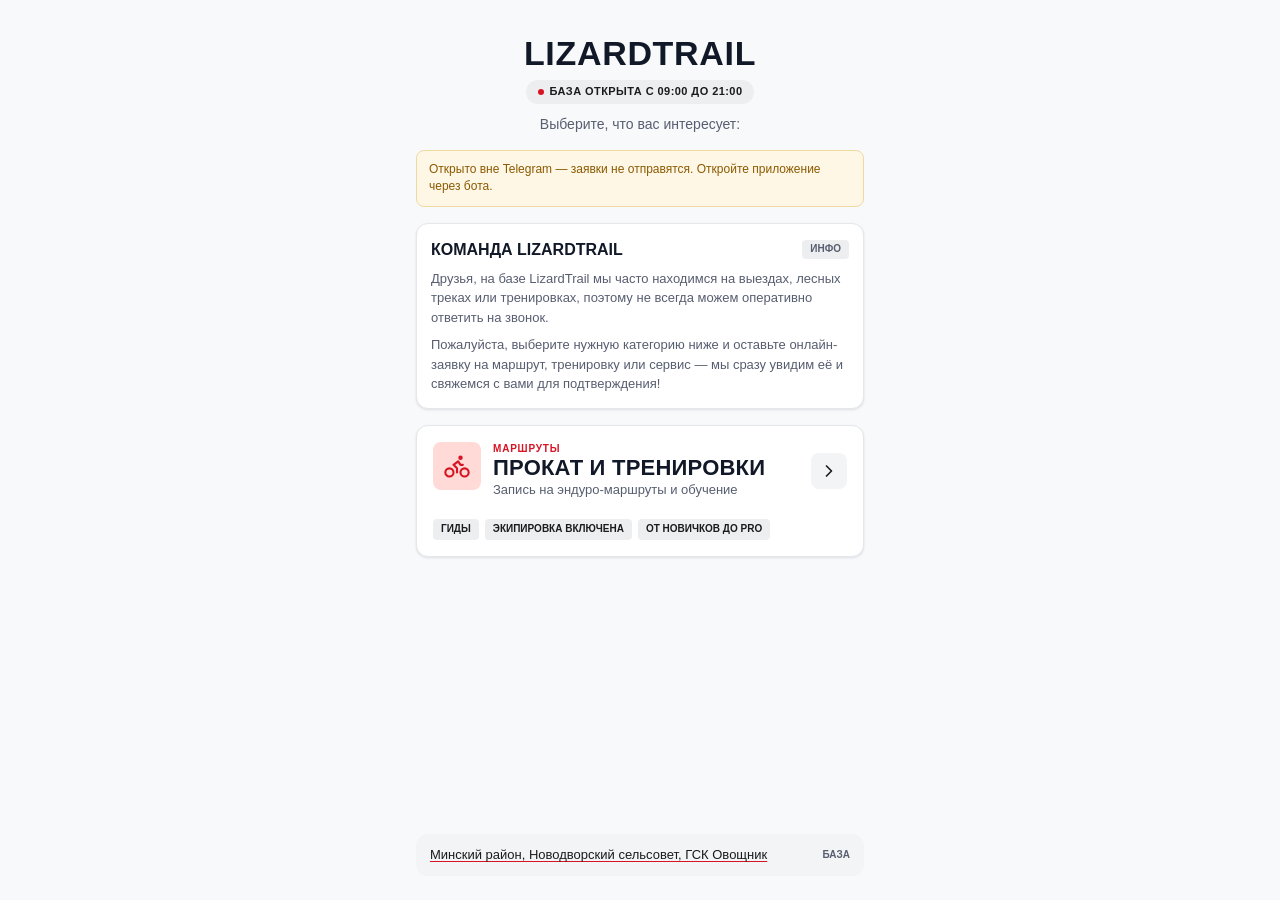
==== commit 24af8e53: "Заставка при загрузке: логотип + красное крутящееся колесо" ====
--- a/webapp/admin.html
+++ b/webapp/admin.html
@@ -12,6 +12,13 @@
   <link rel="stylesheet" href="css/admin.css" />
 </head>
 <body>
+
+  <!-- Заставка при загрузке Mini App -->
+  <div class="lt-loader" id="lt-loader">
+    <img class="lt-loader__logo" src="img/logo.webp" alt="LizardTrail" />
+    <img class="lt-loader__wheel" src="img/wheel.svg" alt="" />
+  </div>
+
   <div class="admin-shell">
 
     <!-- ===== Вкладка «Календарь» ===== -->
--- a/webapp/css/style.css
+++ b/webapp/css/style.css
@@ -197,8 +197,9 @@
   font-size: 13px;
 }
 .contact-row { display: flex; align-items: center; justify-content: space-between; gap: 8px; }
-.contact-row .label { font-size: 10px; font-weight: 700; text-transform: uppercase; color: var(--secondary); }
+.contact-row .label { font-size: 10px; font-weight: 700; text-transform: uppercase; color: var(--secondary); flex-shrink: 0; }
 .contact-row .value { font-weight: 500; color: var(--on-surface); }
+.contact-row .value--addr { flex: 1; min-width: 0; line-height: 1.35; text-decoration: underline; text-decoration-color: var(--red); text-underline-offset: 2px; }
 
 /* ---------- App bar (формы) ---------- */
 .appbar {
@@ -432,3 +433,17 @@
   background: #ffdad6; color: #410003; padding: 2px 8px; border-radius: 4px; white-space: nowrap;
 }
 .required-mark { color: var(--red); }
+
+/* ---------- Loader (заставка при загрузке Mini App) ---------- */
+.lt-loader {
+  position: fixed; inset: 0; z-index: 999;
+  display: flex; flex-direction: column; align-items: center; justify-content: center;
+  gap: 26px;
+  background: var(--surface);
+  transition: opacity 0.35s ease, visibility 0.35s ease;
+}
+.lt-loader.is-hiding { opacity: 0; visibility: hidden; }
+.lt-loader__logo { width: 234px; max-width: 60vw; height: auto; display: block; }
+.lt-loader__wheel { width: 54px; height: 54px; display: block; animation: lt-wheel-spin 0.85s linear infinite; }
+@keyframes lt-wheel-spin { from { transform: rotate(0deg); } to { transform: rotate(360deg); } }
+@media (prefers-reduced-motion: reduce) { .lt-loader__wheel { animation-duration: 2.6s; } }
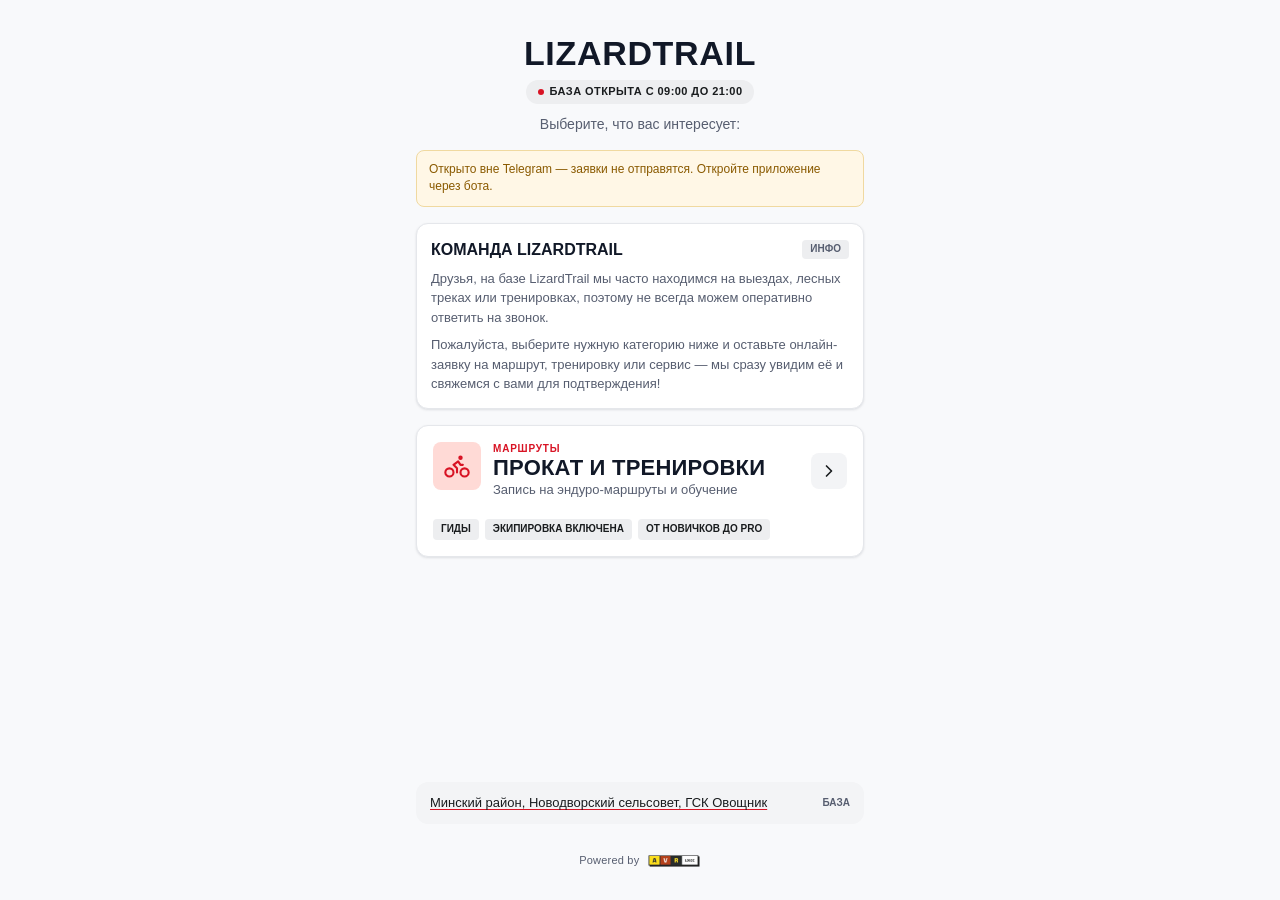
==== commit 30b50ba4: "Powered by AVR Logic: в заставке и на гостевых страницах" ====
--- a/webapp/admin.html
+++ b/webapp/admin.html
@@ -17,6 +17,10 @@
   <div class="lt-loader" id="lt-loader">
     <img class="lt-loader__logo" src="img/logo.webp" alt="LizardTrail" />
     <img class="lt-loader__wheel" src="img/wheel.svg" alt="" />
+    <div class="lt-loader__powered">
+      <span>Powered by</span>
+      <img src="img/avr-logic.webp" alt="AVR Logic" />
+    </div>
   </div>
 
   <div class="admin-shell">
--- a/webapp/css/style.css
+++ b/webapp/css/style.css
@@ -447,3 +447,19 @@
 .lt-loader__wheel { width: 54px; height: 54px; display: block; animation: lt-wheel-spin 0.85s linear infinite; }
 @keyframes lt-wheel-spin { from { transform: rotate(0deg); } to { transform: rotate(360deg); } }
 @media (prefers-reduced-motion: reduce) { .lt-loader__wheel { animation-duration: 2.6s; } }
+
+/* ---------- Powered by (подпись разработчика) ---------- */
+.powered {
+  display: flex; align-items: center; justify-content: center; gap: 8px;
+  padding: 16px 0 6px;
+  font-size: 11px; color: var(--secondary); letter-spacing: 0.02em;
+}
+.powered img { height: 18px; width: auto; display: block; opacity: 0.9; }
+
+/* Подпись в заставке — прижата к низу экрана */
+.lt-loader__powered {
+  position: absolute; left: 0; right: 0; bottom: 26px;
+  display: flex; align-items: center; justify-content: center; gap: 8px;
+  font-size: 11px; color: var(--secondary); letter-spacing: 0.02em;
+}
+.lt-loader__powered img { height: 20px; width: auto; display: block; }
